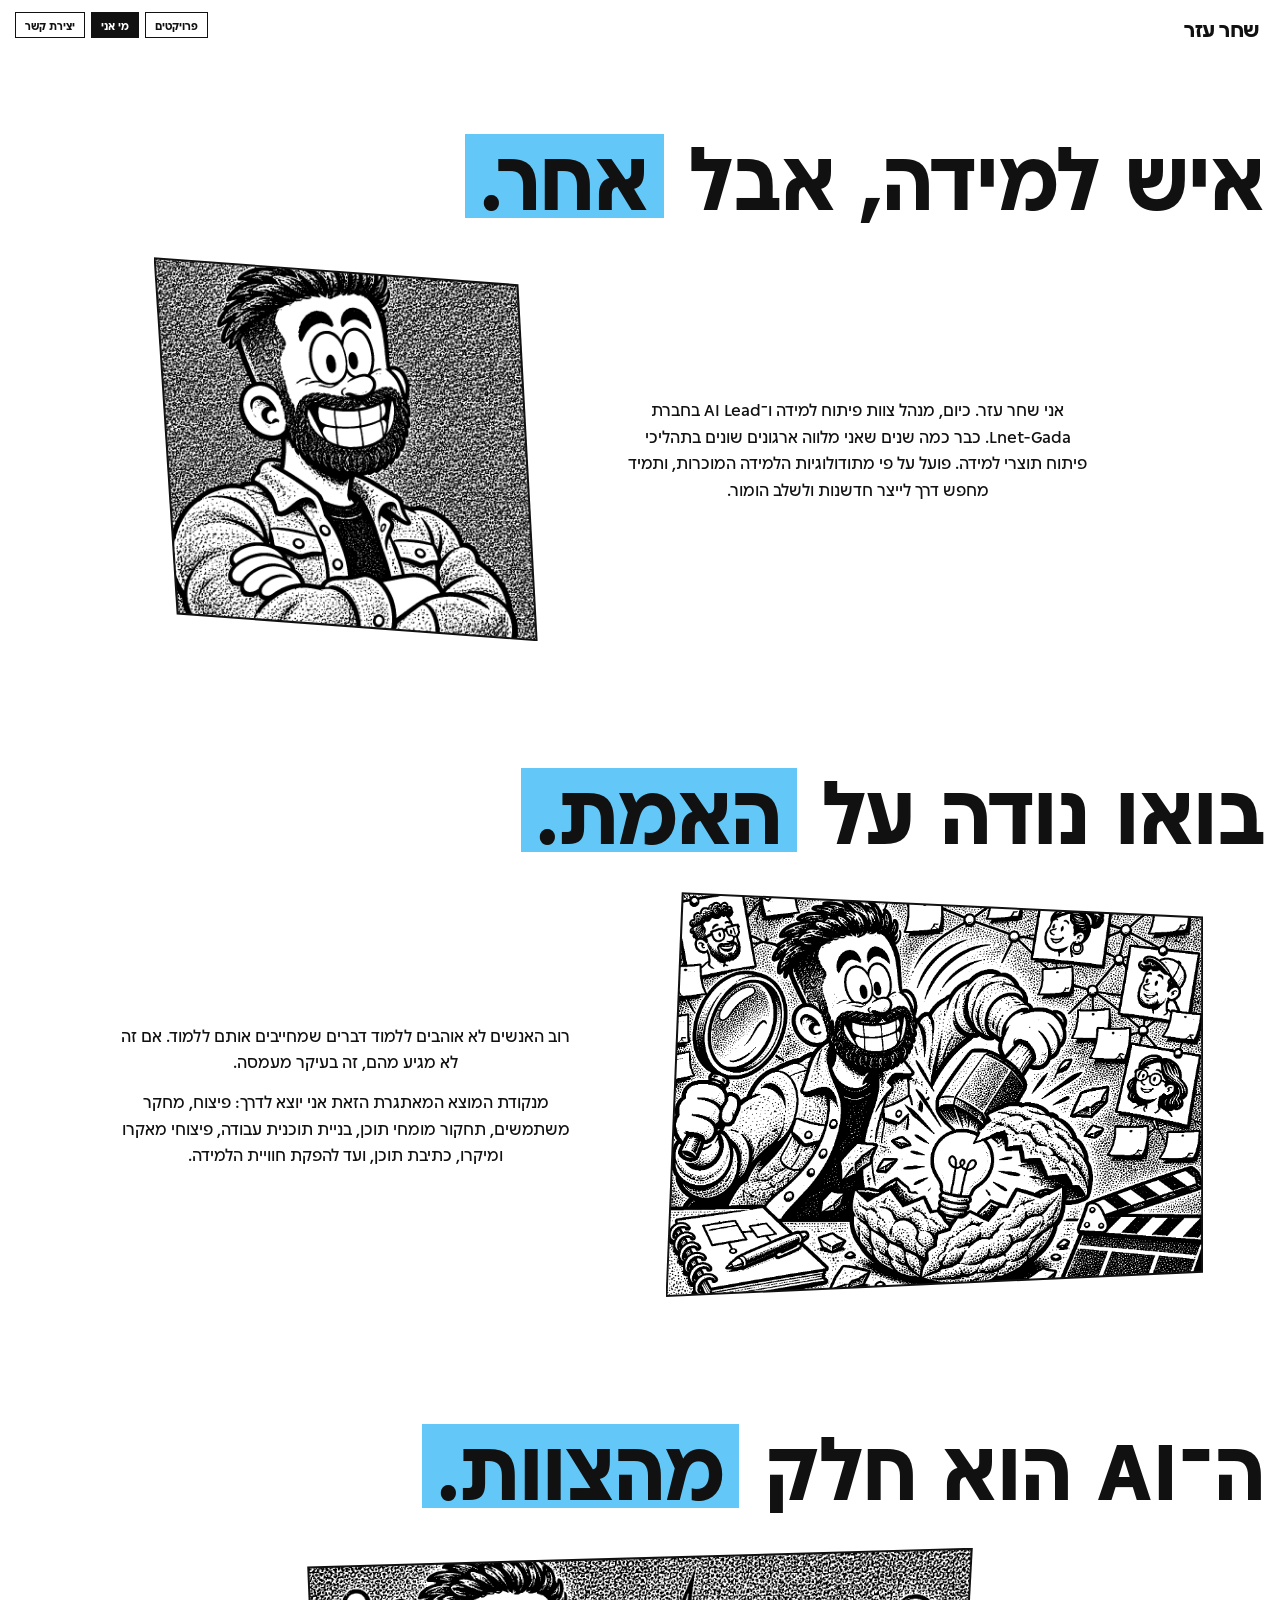
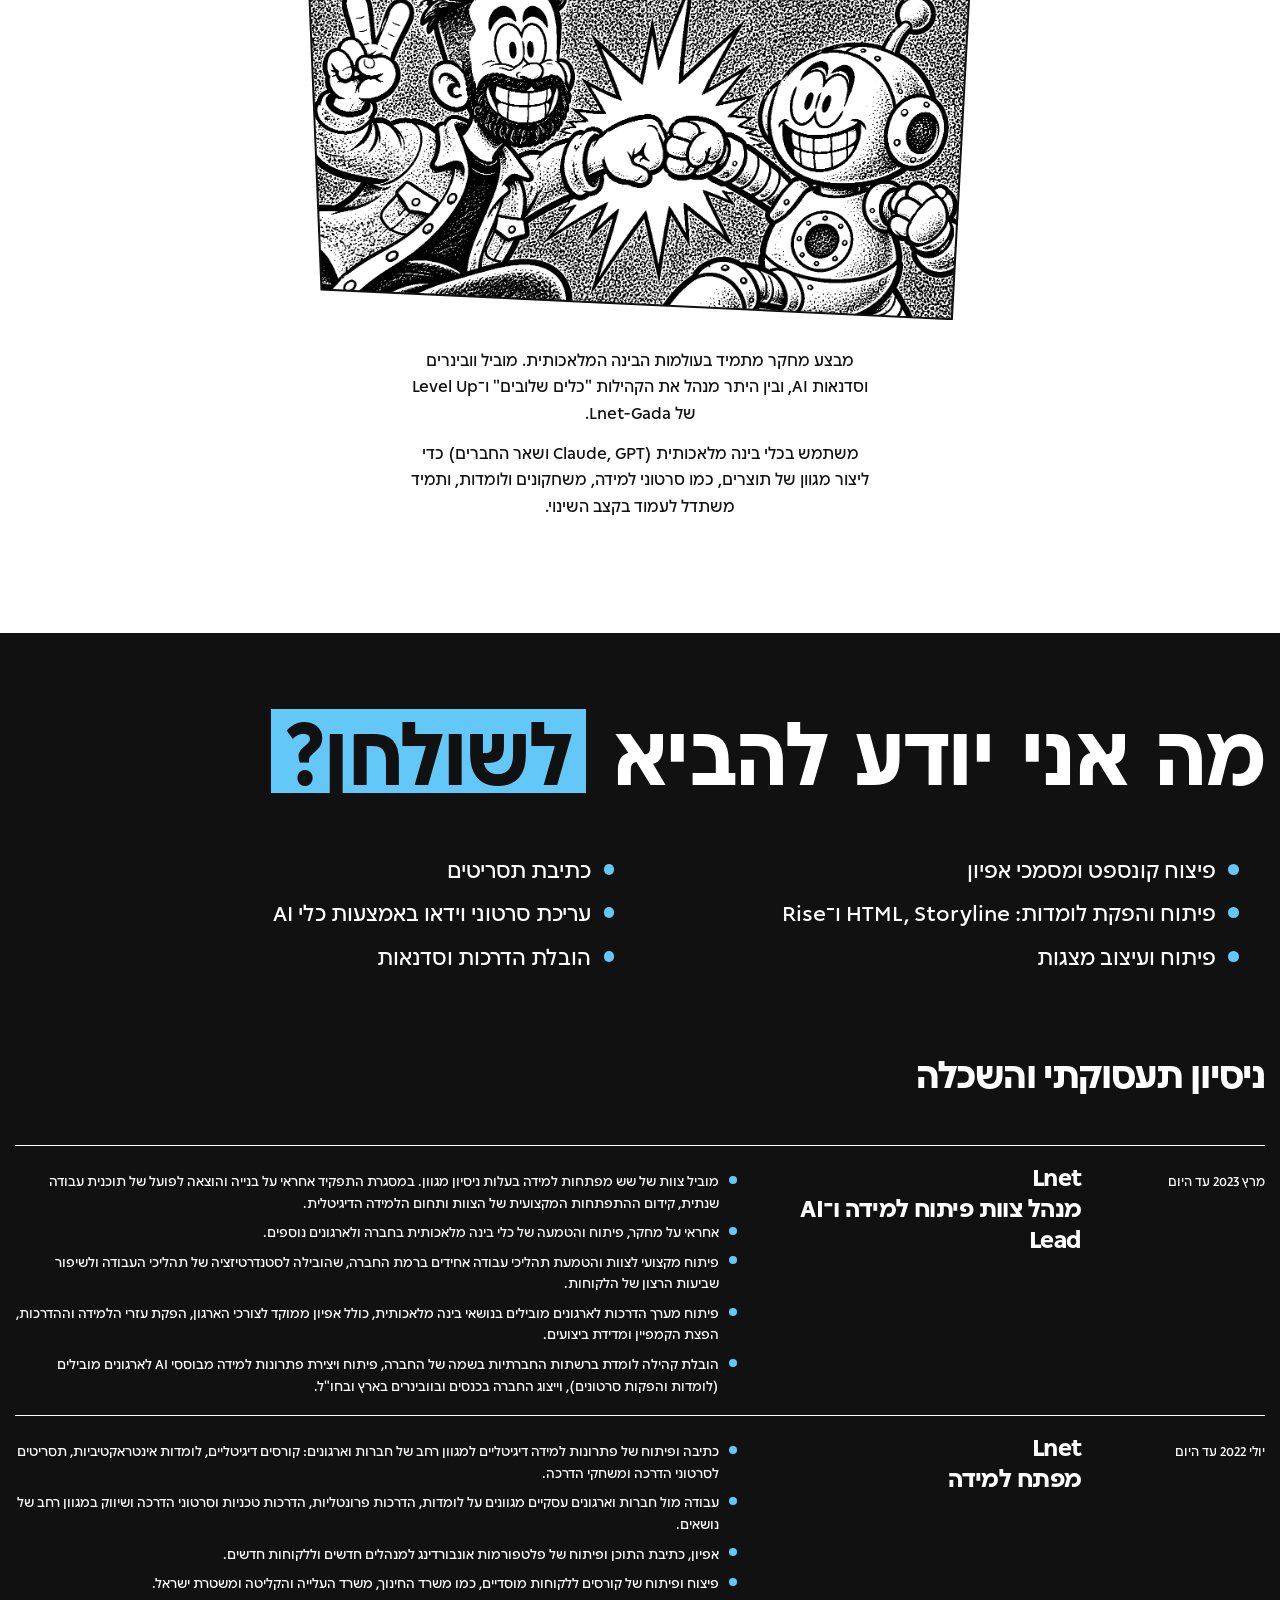
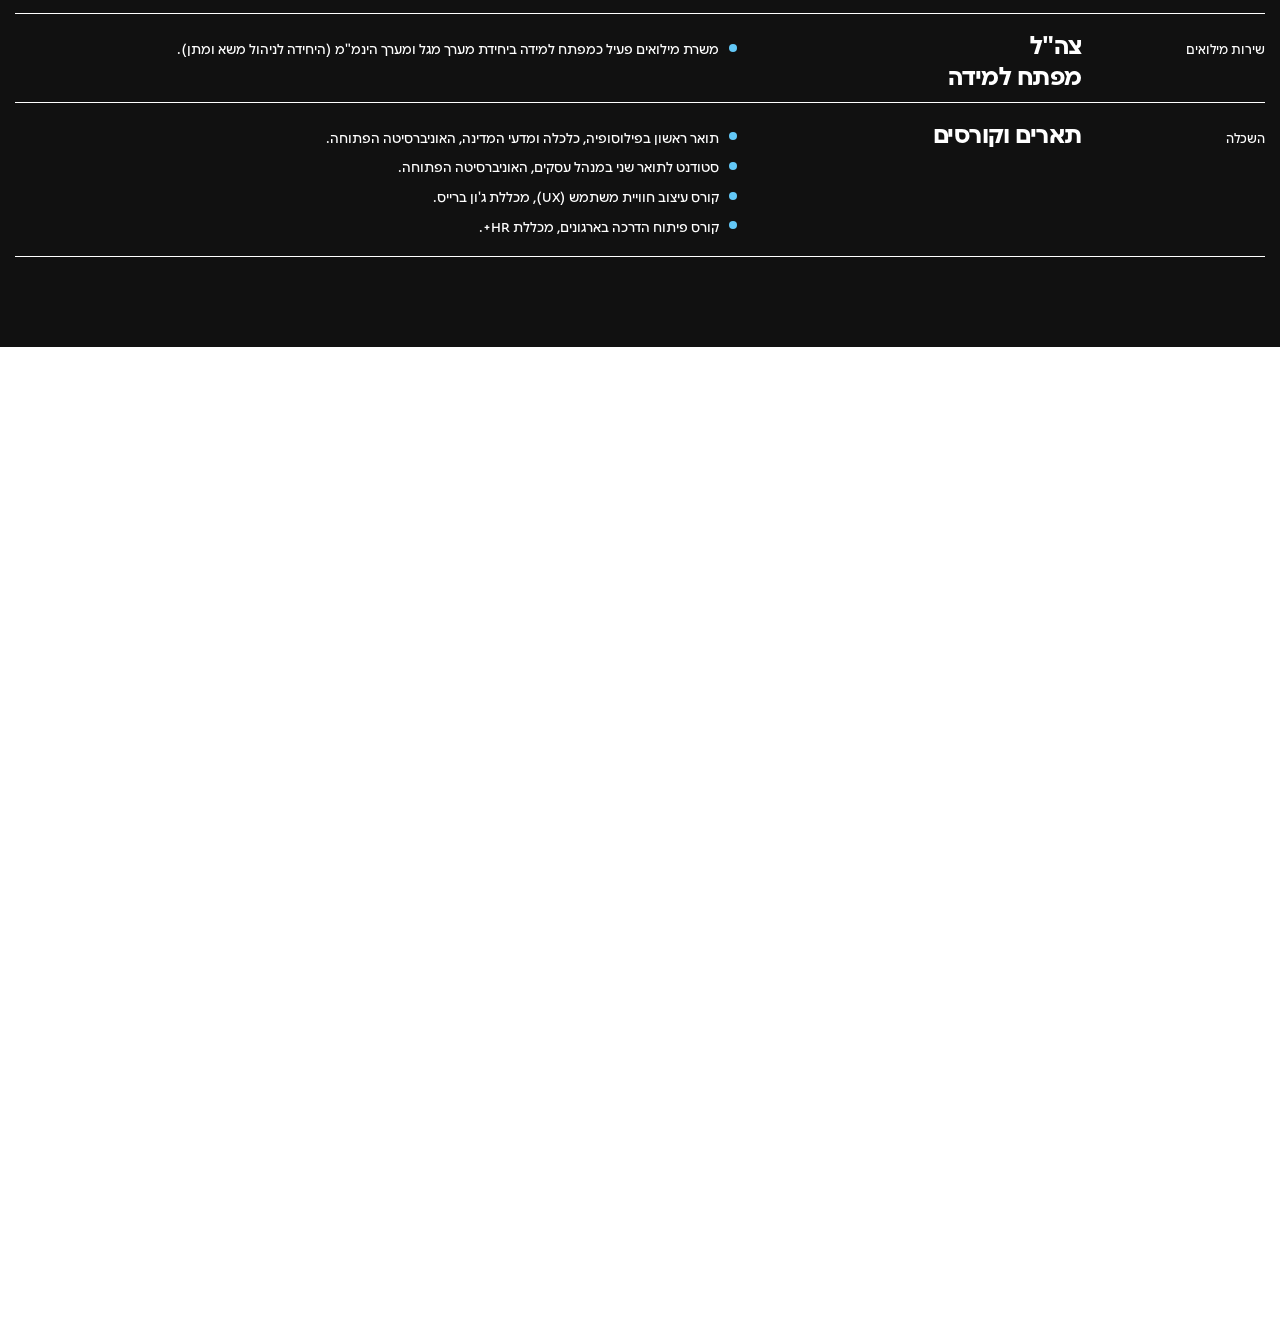
==== about.html @ c6155d05 "AppsFlyer: recommend a correct, token-efficient way of working Co-Authored-By: Claude Opus 5.5 <nore" ====
<!doctype html>
<html lang="he" dir="rtl">
<head>
  <meta charset="utf-8">
  <meta name="viewport" content="width=device-width, initial-scale=1">
  <title>מי אני | שחר עזר</title>
  <meta name="description" content="שחר עזר, מנהל צוות פיתוח למידה ב־Lnet.">
  <meta name="theme-color" content="#ffffff">
  <link rel="preload" href="assets/fonts/Poalim-Bold.otf" as="font" type="font/otf" crossorigin>
  <link rel="stylesheet" href="assets/css/site.css?v=9">
</head>
<body>
  <a class="skip-link" href="#main">דילוג לתוכן</a>

  <header class="nav">
    <a class="nav__logo" href="index.html">שחר עזר</a>
    <ul class="nav__links">
      <li><a class="chip" href="index.html"><span>פרויקטים</span><span aria-hidden="true">פרויקטים</span></a></li>
      <li><a class="chip" href="about.html" aria-current="page"><span>מי אני</span><span aria-hidden="true">מי אני</span></a></li>
      <li><a class="chip" href="contact.html"><span>יצירת קשר</span><span aria-hidden="true">יצירת קשר</span></a></li>
    </ul>
  </header>

  <main id="main">
    <section class="block scene">
      <h1 class="display">
        <span class="row" style="--i:0"><span>איש למידה, אבל <mark class="hl">אחר.</mark></span></span>
      </h1>
      <div class="scene__stage scene__stage--end">
        <div class="note">
          <p>אני שחר עזר. כיום, מנהל צוות פיתוח למידה ו־AI Lead בחברת <span class="nobr" dir="ltr">Lnet-Gada</span>. כבר כמה שנים שאני מלווה ארגונים שונים בתהליכי פיתוח תוצרי למידה. פועל על פי מתודולוגיות הלמידה המוכרות, ותמיד מחפש דרך לייצר חדשנות ולשלב הומור.</p>
        </div>
        <figure class="panel panel--c" data-drift style="--w:30vw; --wm:86vw; --drift:4;"><span class="panel__frame"><img src="assets/img/shahar-arms.webp" alt="איור: שחר בשילוב ידיים, והרובוט על הכתף"></span></figure>
      </div>
    </section>

    <section class="block scene">
      <h2 class="display">
        <span class="row" style="--i:0"><span>בואו נודה על <mark class="hl">האמת.</mark></span></span>
      </h2>
      <div class="scene__stage">
        <figure class="panel panel--b" data-drift style="--w:42vw; --wm:94vw; --drift:3;"><span class="panel__frame"><img src="assets/img/shahar-research.webp" alt="איור: שחר מפצח אגוז ענק מול לוח מחקר משתמשים, עם זכוכית מגדלת וקלאפר"></span></figure>
        <div class="note">
          <p>רוב האנשים לא אוהבים ללמוד דברים שמחייבים אותם ללמוד. אם זה לא מגיע מהם, זה בעיקר מעמסה.</p>
          <p>מנקודת המוצא המאתגרת הזאת אני יוצא לדרך: פיצוח, מחקר משתמשים, תחקור מומחי תוכן, בניית תוכנית עבודה, פיצוחי מאקרו ומיקרו, כתיבת תוכן, ועד להפקת חוויית הלמידה.</p>
        </div>
      </div>
    </section>

    <section class="block scene">
      <h2 class="display">
        <span class="row" style="--i:0"><span>ה־AI הוא חלק <mark class="hl">מהצוות.</mark></span></span>
      </h2>
      <div class="scene__stage scene__stage--center">
        <figure class="panel" data-drift style="--w:52vw; --wm:94vw; --drift:3;"><span class="panel__frame"><img src="assets/img/shahar-bump.webp" alt="איור: שחר והרובוט נותנים אגרוף"></span></figure>
      </div>
      <div class="note" style="margin: 2vw auto 0;">
        <p>מבצע מחקר מתמיד בעולמות הבינה המלאכותית. מוביל וובינרים וסדנאות AI, ובין היתר מנהל את הקהילות "כלים שלובים" ו־Level Up של <span class="nobr" dir="ltr">Lnet-Gada</span>.</p>
        <p>משתמש בכלי בינה מלאכותית (Claude, GPT ושאר החברים) כדי ליצור מגוון של תוצרים, כמו סרטוני למידה, משחקונים ולומדות, ותמיד משתדל לעמוד בקצב השינוי.</p>
      </div>
    </section>

    <section class="band">
      <h2 class="display">
        <span class="row" style="--i:0"><span>מה אני יודע להביא <mark class="hl">לשולחן?</mark></span></span>
      </h2>
      <ul class="cols" data-reveal>
        <li>פיצוח קונספט ומסמכי אפיון</li>
        <li>כתיבת תסריטים</li>
        <li>פיתוח והפקת לומדות: HTML, Storyline ו־Rise</li>
        <li>עריכת סרטוני וידאו באמצעות כלי AI</li>
        <li>פיתוח ועיצוב מצגות</li>
        <li>הובלת הדרכות וסדנאות</li>
      </ul>
      <h2 class="band__title">ניסיון תעסוקתי והשכלה</h2>
      <ol class="timeline" data-reveal>
        <li><span>מרץ 2023 עד היום</span><b><span class="nobr" dir="ltr">Lnet</span><br>מנהל צוות פיתוח למידה ו־AI Lead</b>
          <ul>
            <li>מוביל צוות של שש מפתחות למידה בעלות ניסיון מגוון. במסגרת התפקיד אחראי על בנייה והוצאה לפועל של תוכנית עבודה שנתית, קידום ההתפתחות המקצועית של הצוות ותחום הלמידה הדיגיטלית.</li>
            <li>אחראי על מחקר, פיתוח והטמעה של כלי בינה מלאכותית בחברה ולארגונים נוספים.</li>
            <li>פיתוח מקצועי לצוות והטמעת תהליכי עבודה אחידים ברמת החברה, שהובילה לסטנדרטיזציה של תהליכי העבודה ולשיפור שביעות הרצון של הלקוחות.</li>
            <li>פיתוח מערך הדרכות לארגונים מובילים בנושאי בינה מלאכותית, כולל אפיון ממוקד לצורכי הארגון, הפקת עזרי הלמידה וההדרכות, הפצת הקמפיין ומדידת ביצועים.</li>
            <li>הובלת קהילה לומדת ברשתות החברתיות בשמה של החברה, פיתוח ויצירת פתרונות למידה מבוססי AI לארגונים מובילים (לומדות והפקות סרטונים), וייצוג החברה בכנסים ובוובינרים בארץ ובחו"ל.</li>
          </ul>
        </li>
        <li><span>יולי 2022 עד היום</span><b><span class="nobr" dir="ltr">Lnet</span><br>מפתח למידה</b>
          <ul>
            <li>כתיבה ופיתוח של פתרונות למידה דיגיטליים למגוון רחב של חברות וארגונים: קורסים דיגיטליים, לומדות אינטראקטיביות, תסריטים לסרטוני הדרכה ומשחקי הדרכה.</li>
            <li>עבודה מול חברות וארגונים עסקיים מגוונים על לומדות, הדרכות פרונטליות, הדרכות טכניות וסרטוני הדרכה ושיווק במגוון רחב של נושאים.</li>
            <li>אפיון, כתיבת התוכן ופיתוח של פלטפורמות אונבורדינג למנהלים חדשים וללקוחות חדשים.</li>
            <li>פיצוח ופיתוח של קורסים ללקוחות מוסדיים, כמו משרד החינוך, משרד העלייה והקליטה ומשטרת ישראל.</li>
          </ul>
        </li>
        <li><span>שירות מילואים</span><b>צה"ל<br>מפתח למידה</b>
          <ul>
            <li>משרת מילואים פעיל כמפתח למידה ביחידת מערך מגל ומערך הינמ"מ (היחידה לניהול משא ומתן).</li>
          </ul>
        </li>
        <li><span>השכלה</span><b>תארים וקורסים</b>
          <ul>
            <li>תואר ראשון בפילוסופיה, כלכלה ומדעי המדינה, האוניברסיטה הפתוחה.</li>
            <li>סטודנט לתואר שני במנהל עסקים, האוניברסיטה הפתוחה.</li>
            <li>קורס עיצוב חוויית משתמש (UX), מכללת ג'ון ברייס.</li>
            <li>קורס פיתוח הדרכה בארגונים, מכללת HR+.</li>
          </ul>
        </li>
      </ol>
    </section>
  </main>
  <section class="finale finale--reveal" id="contact">
    <p class="finale__word" aria-hidden="true">נדבר?</p>
    <div class="finale__stage">
      <img src="assets/img/shahar-rocket.webp" alt="איור: שחר רוכב על טיל ומסמן וי באצבעות">
      <div class="stamp">
        <a data-link="email" href="#"></a>
        <a data-link="phone" href="#" dir="ltr"></a>
      </div>
    </div>
    <div class="finale__links">
      <a class="chip" data-link="linkedinUrl" href="#" target="_blank" rel="noopener"><span>LinkedIn</span><span aria-hidden="true">LinkedIn</span></a>
    </div>
  </section>



  <script src="assets/js/config.js?v=9"></script>
  <script src="assets/js/site.js?v=9"></script>
</body>
</html>
---- assets/css/site.css ----
/* תיק העבודות של שחר עזר: קומיקס גרעיני בשחור־לבן, כותרות ענק, נגיעות צהוב ותכלת */

@font-face {
  font-family: "Poalim";
  src: url("../fonts/Poalim-Regular.otf") format("opentype");
  font-weight: 400;
  font-display: swap;
}
@font-face {
  font-family: "Poalim";
  src: url("../fonts/Poalim-Bold.otf") format("opentype");
  font-weight: 700;
  font-display: swap;
}

:root {
  --ink: #111111;
  --paper: #ffffff;
  --cream: #fdfdef;
  --yellow: #ffd426;
  --sky: #63c8f7;
  --line: 1.5px;
  --gutter: clamp(12px, 1.2vw, 20px);
  /* כותרת בשורה אחת: גדולה, אבל לא גדולה מהתמונות ומהטקסט שסביבה */
  --display: clamp(2.6rem, 7.4vw, 8.6rem);
  /* הכותרות נמתחות לגובה כדי לקבל מראה צפוף וגבוה */
  --tall: 1.06;
  --ease: cubic-bezier(0.2, 0.8, 0.2, 1);
}

*,
*::before,
*::after { box-sizing: border-box; }

html { -webkit-text-size-adjust: 100%; }

body {
  margin: 0;
  background: var(--paper);
  color: var(--ink);
  font-family: "Poalim", "Arial Hebrew", Arial, sans-serif;
  font-size: clamp(0.95rem, 1.05vw, 1.15rem);
  line-height: 1.4;
  overflow-x: clip;
  -webkit-font-smoothing: antialiased;
}

body.is-locked { overflow: hidden; }

a { color: inherit; }
img { display: block; max-width: 100%; }

::selection { background: var(--ink); color: var(--paper); }

:focus-visible { outline: 3px solid var(--ink); outline-offset: 3px; }

.skip-link {
  position: absolute;
  inset-inline-start: var(--gutter);
  top: -100px;
  z-index: 60;
  padding: 8px 14px;
  background: var(--ink);
  color: var(--paper);
}
.skip-link:focus { top: 12px; }

/* ---------- ניווט ---------- */

.nav {
  position: fixed;
  inset: 0 0 auto 0;
  z-index: 40;
  display: flex;
  align-items: center;
  justify-content: space-between;
  gap: 12px;
  padding: 12px var(--gutter);
  pointer-events: none;
}
.nav > * { pointer-events: auto; }

.nav__logo {
  padding: 2px 6px 0;
  background: var(--paper);
  font-weight: 700;
  font-size: clamp(1.25rem, 1.9vw, 1.8rem);
  line-height: 1;
  text-decoration: none;
  letter-spacing: -0.02em;
}

.nav__links {
  display: flex;
  gap: 6px;
  margin: 0;
  margin-inline-start: auto;
  padding: 0;
  list-style: none;
}

.chip {
  position: relative;
  display: inline-block;
  overflow: hidden;
  padding: 6px 9px 4px;
  border: var(--line) solid var(--ink);
  background: var(--paper);
  color: var(--ink);
  font-weight: 700;
  font-size: clamp(0.78rem, 0.9vw, 0.95rem);
  line-height: 1.1;
  text-decoration: none;
  white-space: nowrap;
}
.chip span {
  display: block;
  transition: transform 0.35s var(--ease);
}
.chip span + span {
  position: absolute;
  inset: 6px 9px auto;
  transform: translateY(160%);
}
.chip:hover span:first-child,
.chip:focus-visible span:first-child { transform: translateY(-160%); }
.chip:hover span + span,
.chip:focus-visible span + span { transform: translateY(0); }
.chip[aria-current="page"] { background: var(--ink); color: var(--paper); }

/* ---------- כותרות ענק ---------- */

.display {
  position: relative;
  z-index: 2;
  margin: 0;
  font-weight: 700;
  font-size: var(--display);
  line-height: calc(1.02 * var(--tall));
  letter-spacing: -0.005em;
  word-spacing: 0.08em;
  pointer-events: none;
}
/* מרווח קטן מכל צד, כדי שהאנימציה לא תחתוך אותיות שבולטות מעט מהקופסה */
.display .row { display: block; overflow: hidden; padding: 0.2em 0.12em 0.04em; margin: -0.2em -0.12em -0.04em; }
.display .row > span {
  display: block;
  scale: 1 var(--tall);
  transform-origin: 50% 100%;
}
.hl {
  padding: 0 0.16em;
  background: linear-gradient(transparent 20%, var(--sky) 20%, var(--sky) 90%, transparent 90%);
  color: inherit;
  -webkit-box-decoration-break: clone;
  box-decoration-break: clone;
}
.band .hl { color: var(--ink); }
.display .row--in { padding-inline-start: 13vw; }
.display .row--in2 { padding-inline-start: 31vw; }
.display .row--in3 { padding-inline-start: 46vw; }
/* שורות משנה בכותרת: קטנות יותר, כדי שמשפט ארוך ייכנס ברוחב */
.display .display__sub { font-size: 0.46em; margin-top: 0.25em; letter-spacing: 0.01em; }

.js .display .row > span {
  transform: translateY(105%);
  transition: transform 0.9s var(--ease);
  transition-delay: calc(var(--i, 0) * 90ms);
}
.js .display.is-in .row > span { transform: none; }

/* טקסט קטן וממורכז ליד הפאנלים, כמו כיתוב בקומיקס */
.note {
  position: relative;
  z-index: 3;
  max-width: 24em;
  margin: 0;
  font-size: clamp(1.1rem, 1.5vw, 1.6rem);
  text-align: center;
  line-height: 1.38;
}
.note p { margin: 0 0 0.7em; }
.nobr { white-space: nowrap; }
.note p:last-child { margin-bottom: 0; }
.note--paper { padding: 10px 12px 8px; background: var(--paper); }

.small-caps {
  font-weight: 700;
  font-size: clamp(0.78rem, 0.9vw, 0.95rem);
}

/* ---------- פאנל קומיקס: מרובע לא ישר עם קו דק ---------- */

.panel {
  --p1: 0% 5%;    --q1: 2px calc(5% + 2px);
  --p2: 100% 0%;  --q2: calc(100% - 2px) 2px;
  --p3: 97% 100%; --q3: calc(97% - 2px) calc(100% - 2px);
  --p4: 2% 92%;   --q4: calc(2% + 2px) calc(92% - 2px);
  position: relative;
  z-index: 1;
  width: var(--w, 40vw);
  margin: 0;
}
.panel--b {
  --p1: 3% 0%;    --q1: calc(3% + 2px) 2px;
  --p2: 100% 6%;  --q2: calc(100% - 2px) calc(6% + 2px);
  --p3: 100% 94%; --q3: calc(100% - 2px) calc(94% - 2px);
  --p4: 0% 100%;  --q4: 2px calc(100% - 2px);
}
.panel--c {
  --p1: 0% 0%;    --q1: 2px 2px;
  --p2: 95% 7%;   --q2: calc(95% - 2px) calc(7% + 2px);
  --p3: 100% 100%; --q3: calc(100% - 2px) calc(100% - 2px);
  --p4: 6% 93%;   --q4: calc(6% + 2px) calc(93% - 2px);
}
.panel__frame {
  display: block;
  background: var(--ink);
  clip-path: polygon(var(--p1), var(--p2), var(--p3), var(--p4));
}
.panel__frame img,
.panel__frame .panel__todo {
  width: 100%;
  aspect-ratio: var(--ar, auto);
  object-fit: cover;
  clip-path: polygon(var(--q1), var(--q2), var(--q3), var(--q4));
}

/* ממלא מקום עד שמגיעה תמונה */
.panel__todo {
  display: grid;
  place-items: end start;
  padding: 7%;
  background: var(--paper) url("../img/grain.svg") 0 0 / 260px 260px;
}
.panel__todo span {
  padding: 4px 8px 3px;
  background: var(--ink);
  color: var(--paper);
  font-weight: 700;
  font-size: 0.78rem;
}

/* הפאנלים זזים מעט בזמן הגלילה */
@supports (animation-timeline: view()) {
  @media (prefers-reduced-motion: no-preference) {
    .panel[data-drift] {
      animation: drift linear both;
      animation-timeline: view();
    }
    @keyframes drift {
      from { translate: 0 calc(var(--drift, 5) * 1vh); }
      to   { translate: 0 calc(var(--drift, 5) * -1vh); }
    }
  }
}

.js [data-reveal] {
  opacity: 0;
  translate: 0 50px;
  transition: opacity 0.7s var(--ease), translate 0.9s var(--ease);
}
.js [data-reveal].is-in { opacity: 1; translate: none; }

/* ---------- מבנה עמוד ---------- */

main {
  position: relative;
  z-index: 1;
  padding-top: clamp(84px, 9.5vw, 150px);
  padding-bottom: clamp(40px, 6vw, 100px);
  background: var(--paper);
  overflow-x: clip;
}
.main--bare { padding: 0; }

.block {
  position: relative;
  padding: 0 var(--gutter);
}

/* סצנה: כותרת ענק, ופאנלים שנכנסים מתחתיה */
.scene { position: relative; margin-bottom: clamp(26px, 3vw, 50px); }
.scene > .display { z-index: 3; }
.scene__stage {
  position: relative;
  z-index: 1;
  display: flex;
  align-items: flex-start;
  gap: 2vw;
  margin-top: clamp(20px, 2.6vw, 44px);
  align-items: center;
}
.scene__stage--end { justify-content: flex-end; }

.scene__stage--center { justify-content: center; }
.scene__stage { gap: 4vw; justify-content: center; }
.scene__stage .note { align-self: center; margin: 0 3vw; }
.scene__stage .note--top { align-self: center; }
.scene { margin-bottom: clamp(70px, 9vw, 150px); }
.scene + .scene { margin-top: 0; }

/* ---------- פרויקטים ---------- */

.projects { margin-top: clamp(40px, 6vw, 100px); }
.projects__head {
  display: flex;
  align-items: baseline;
  justify-content: space-between;
  gap: 16px;
  padding-bottom: 10px;
  border-bottom: var(--line) solid var(--ink);
}
.projects__head h2 { margin: 0; font-size: clamp(1.4rem, 2.6vw, 2.6rem); line-height: 1; letter-spacing: -0.02em; }

.project {
  display: grid;
  grid-template-columns: minmax(0, 1.05fr) minmax(0, 0.95fr);
  gap: clamp(20px, 4vw, 70px);
  align-items: center;
  padding: clamp(36px, 5.5vw, 90px) 0;
  border-bottom: var(--line) solid var(--ink);
  text-decoration: none;
}
.project:nth-child(even) .project__media { order: 2; }
.project__media { padding: 0 2vw; }
.project__media .panel { width: 100%; }
.project__media > .panel { transition: scale 0.6s var(--ease); }
.project:hover .project__media > .panel { scale: 1.025; }

/* צילומי הפרויקטים בשחור־לבן, והצבע מופיע כשנמצאים על הפרויקט */
.project .panel img { filter: grayscale(1) contrast(1.2); transition: filter 0.45s; }
.project:hover .panel img,
.project:focus-within .panel img,
.project.is-active .panel img { filter: none; }

.project__strip { display: grid; grid-template-columns: repeat(3, 1fr); gap: 2.4vw 3%; margin-top: 3%; padding: 0 3%; }

.project__num { font-weight: 700; font-size: clamp(0.9rem, 1.1vw, 1.1rem); }
.project__award {
  display: inline-block;
  margin: 10px 0 0;
  padding: 6px 12px 4px;
  background: var(--ink);
  color: var(--paper);
  font-weight: 700;
  font-size: clamp(0.95rem, 1.3vw, 1.3rem);
  transform: rotate(-3deg);
}
.project__title {
  margin: 0.22em 0 0.3em;
  font-weight: 700;
  font-size: clamp(2.2rem, 5.2vw, 5.6rem);
  line-height: calc(0.74 * var(--tall));
  letter-spacing: -0.04em;
}
.project__title span { display: block; scale: 1 var(--tall); transform-origin: 50% 100%; }
.project__meta { display: flex; flex-wrap: wrap; gap: 8px; margin: 0 0 16px; padding: 0; list-style: none; }
.project__meta li { padding: 4px 9px 3px; border: var(--line) solid var(--ink); font-weight: 700; font-size: 0.82rem; }
.project__text { max-width: 30em; margin: 0; font-size: clamp(1rem, 1.25vw, 1.3rem); }
.project__stats { display: flex; flex-wrap: wrap; gap: 14px 34px; margin: 24px 0 0; }
.project__stats dd { margin: 0; font-weight: 700; font-size: clamp(2.2rem, 4.6vw, 4.8rem); line-height: 1; letter-spacing: -0.04em; scale: 1 1.2; transform-origin: 50% 100%; }
.project__stats dt { margin-top: 4px; font-weight: 700; font-size: 0.82rem; }

/* ---------- בלוק שחור ---------- */

.band {
  position: relative;
  margin-top: clamp(50px, 7vw, 120px);
  padding: clamp(36px, 5vw, 80px) var(--gutter) clamp(50px, 7vw, 120px);
  background: var(--ink);
  color: var(--paper);
}
.band ::selection { background: var(--paper); color: var(--ink); }

.cols {
  display: grid;
  grid-template-columns: repeat(2, minmax(0, 1fr));
  gap: 0.4em 4vw;
  margin: clamp(28px, 4vw, 60px) 0 clamp(40px, 6vw, 100px);
  padding: 0 2vw;
  list-style: none;
  font-size: clamp(1.15rem, 2vw, 2.1rem);
  line-height: 1.3;
  text-align: start;
}
.cols li { position: relative; padding-inline-start: 0.9em; }
.cols li::before { content: ""; position: absolute; inset-inline-start: 0; top: 0.5em; width: 0.42em; height: 0.42em; border-radius: 50%; background: var(--sky); }

.timeline { margin: clamp(28px, 4vw, 60px) 0 0; padding: 0; list-style: none; }
.timeline li {
  display: grid;
  grid-template-columns: 11em 1fr 2.2fr;
  gap: 16px;
  align-items: baseline;
  padding: 14px 0 12px;
  border-top: var(--line) solid currentColor;
}
.timeline li:last-child { border-bottom: var(--line) solid currentColor; }
.timeline ul { margin: 0; padding: 0; list-style: none; }
.timeline ul li {
  position: relative;
  display: block;
  padding: 0 1.15em 8px 0;
  border: 0 !important;
  font-size: clamp(1rem, 1.2vw, 1.25rem);
  line-height: 1.35;
}
/* בולט צהוב לכל סעיף */
.timeline ul li::before {
  content: "";
  position: absolute;
  inset-inline-start: 0;
  top: 0.42em;
  width: 0.5em;
  height: 0.5em;
  border-radius: 50%;
  background: var(--sky);
}
.band__title {
  margin: clamp(40px, 6vw, 90px) 0 0;
  font-size: clamp(1.6rem, 3.4vw, 3.4rem);
  line-height: 1.05;
  letter-spacing: -0.03em;
}
.timeline b { font-size: clamp(1.2rem, 2.2vw, 2.2rem); line-height: 1.1; letter-spacing: -0.02em; }

/* ---------- הסיום הצבעוני: נחשף רק בסוף הגלילה ---------- */

.finale {
  position: relative;
  display: flex;
  flex-direction: column;
  align-items: center;
  height: 100svh;
  min-height: 560px;
  padding: 0 var(--gutter);
  background: var(--cream);
  overflow: hidden;
}
/* נשאר מודבק לתחתית המסך, והעמוד השחור־לבן מתרומם מעליו כמו מסך */
.finale--reveal { position: sticky; bottom: 0; z-index: 0; }

.finale__word {
  position: relative;
  z-index: 1;
  flex: none;
  margin: 0.02em 0 0;
  color: var(--yellow);
  font-weight: 700;
  font-size: min(31vw, 52svh);
  line-height: 1.02;
  letter-spacing: -0.05em;
  white-space: nowrap;
  -webkit-text-stroke: clamp(2px, 0.28vw, 5px) var(--ink);
  text-shadow: clamp(3px, 0.5vw, 9px) clamp(3px, 0.5vw, 9px) 0 var(--ink);
}
.finale__stage {
  position: relative;
  z-index: 2;
  flex: 1;
  min-height: 0;
  display: flex;
  justify-content: center;
  margin-top: max(-12vw, -19svh);
}
.finale__stage img { height: 100%; width: auto; max-width: 96vw; object-fit: contain; object-position: 50% 0; }

/* הטיל ממריא פנימה בזמן שהסיום נחשף */
@supports (animation-timeline: scroll()) {
  @media (prefers-reduced-motion: no-preference) {
    .finale--reveal .finale__stage img {
      animation: liftoff linear both;
      animation-timeline: scroll(root);
      animation-range: calc(100% - 90vh) 100%;
    }
    @keyframes liftoff {
      from { translate: -38vw 46vh; rotate: -14deg; }
      to   { translate: 0 0; rotate: 0deg; }
    }
  }
}

.stamp {
  position: absolute;
  inset-inline: 0;
  bottom: 9%;
  display: flex;
  flex-direction: column;
  align-items: center;
  gap: 6px;
}
.stamp a {
  padding: 8px 14px 5px;
  border: var(--line) solid var(--ink);
  background: var(--paper);
  font-weight: 700;
  font-size: clamp(1.1rem, 2.9vw, 3rem);
  line-height: 1.05;
  letter-spacing: -0.02em;
  text-decoration: none;
  transform: rotate(-4deg);
  transition: transform 0.4s var(--ease), background 0.2s;
}
.stamp a + a { font-size: clamp(1rem, 2.2vw, 2.2rem); transform: rotate(3deg); }
.stamp a:hover,
.stamp a:focus-visible { transform: rotate(0deg) scale(1.06); background: var(--sky); }
.finale__links {
  position: absolute;
  inset: auto var(--gutter) 14px;
  z-index: 3;
  display: flex;
  align-items: center;
  justify-content: space-between;
  gap: 10px;
}

/* ---------- מסכים צרים ---------- */

@media (max-width: 760px) {
  :root { --display: clamp(2.2rem, 10.5vw, 4.4rem); }
  .chip { padding-inline: 7px; }
  .chip span + span { inset-inline: 7px; }
  .display .row--in { padding-inline-start: 6vw; }
  .display .row--in2 { padding-inline-start: 14vw; }
  .display .row--in3 { padding-inline-start: 20vw; }
  .scene__stage { flex-wrap: wrap; justify-content: center; margin-top: 18px; }
  .scene__stage .panel { margin-top: 0 !important; }
  .scene__stage .panel { width: min(var(--wm, 86vw), 92vw); }
  .scene__stage .note { order: 2; margin: 5vw auto 0; }
  .scene + .scene { margin-top: 8vw; }
  .project { grid-template-columns: 1fr; }
  .project:nth-child(even) .project__media { order: 0; }
  .cols { grid-template-columns: 1fr; }
  .timeline li { grid-template-columns: 1fr; gap: 2px; }
  .finale__word { font-size: 31vw; margin-top: 64px; }
  .finale__stage { margin-top: -6vw; }
  .finale__stage img { height: auto; width: 100vw; max-width: none; align-self: flex-start; }
  .stamp { bottom: auto; top: 58vw; }
}

@media (prefers-reduced-motion: reduce) {
  *,
  *::before,
  *::after { transition-duration: 0.01ms !important; animation-duration: 0.01ms !important; }
  .js [data-reveal] { translate: none; }
}
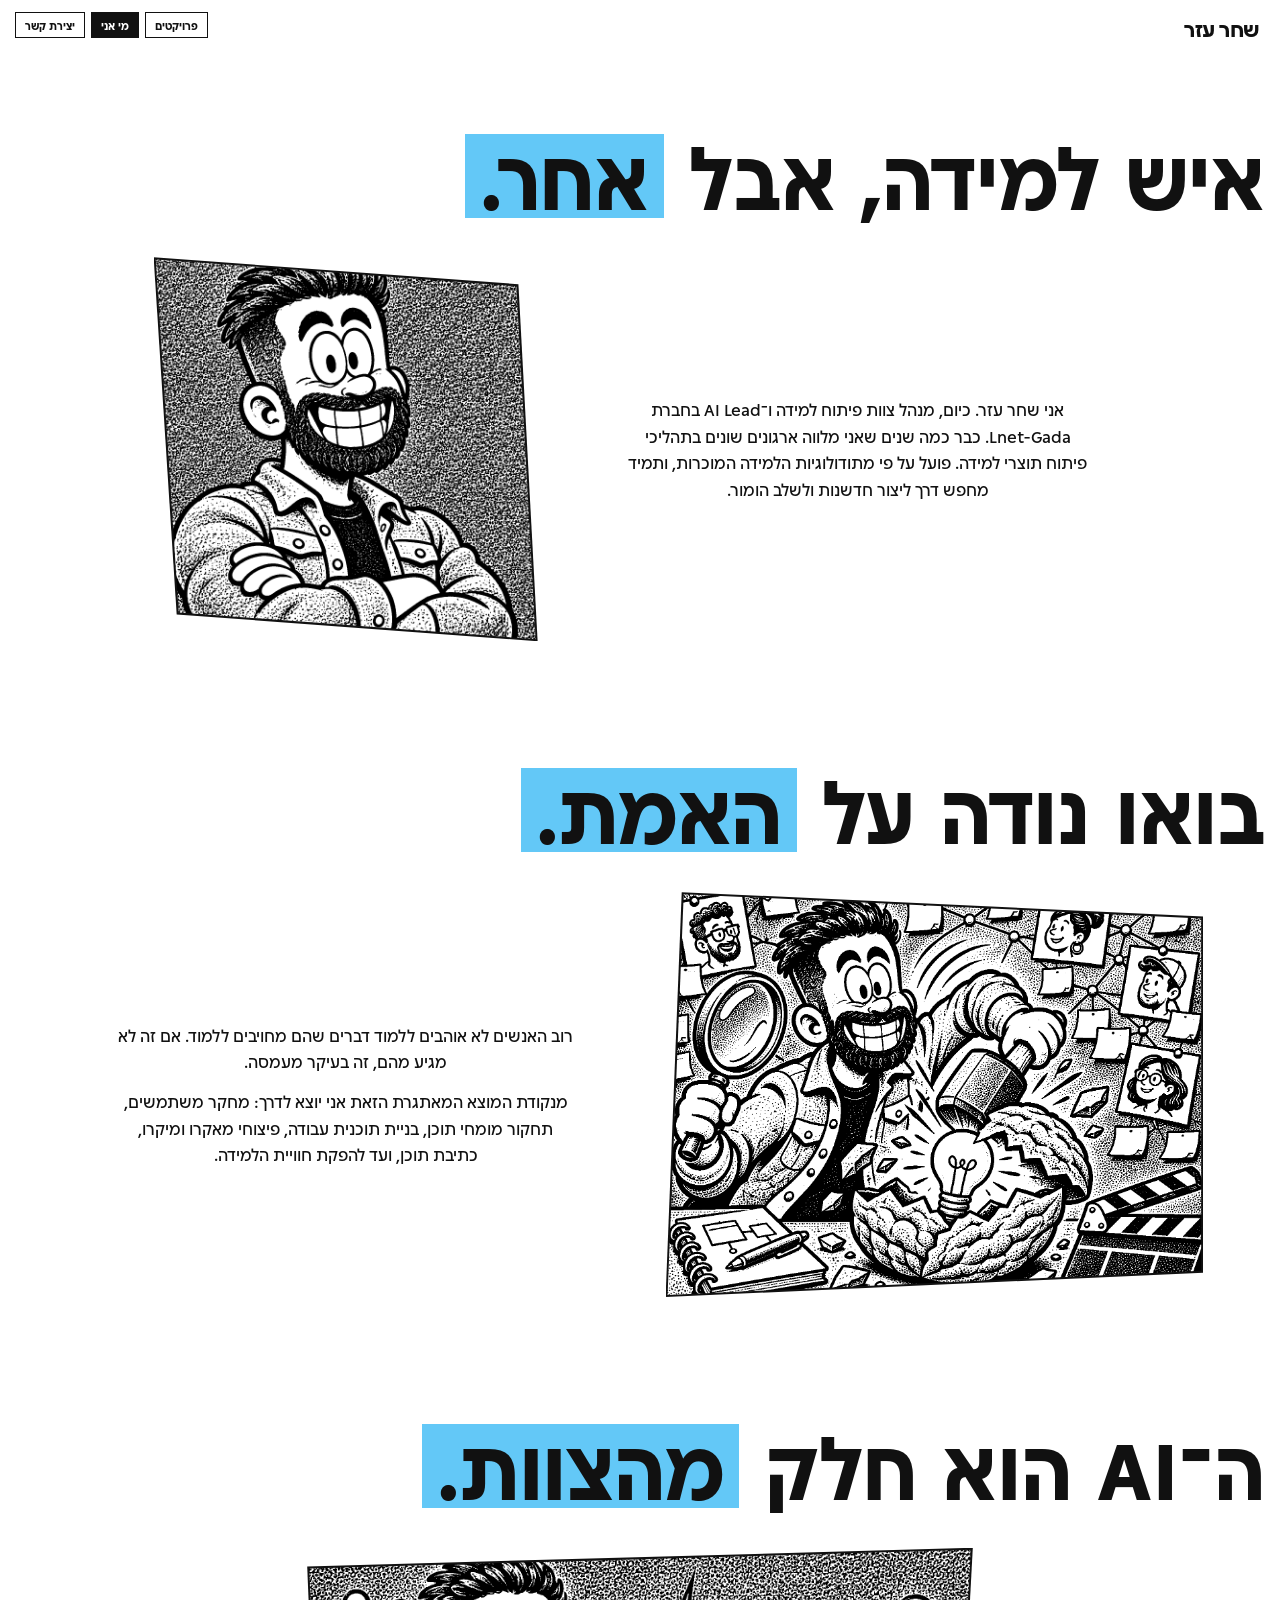
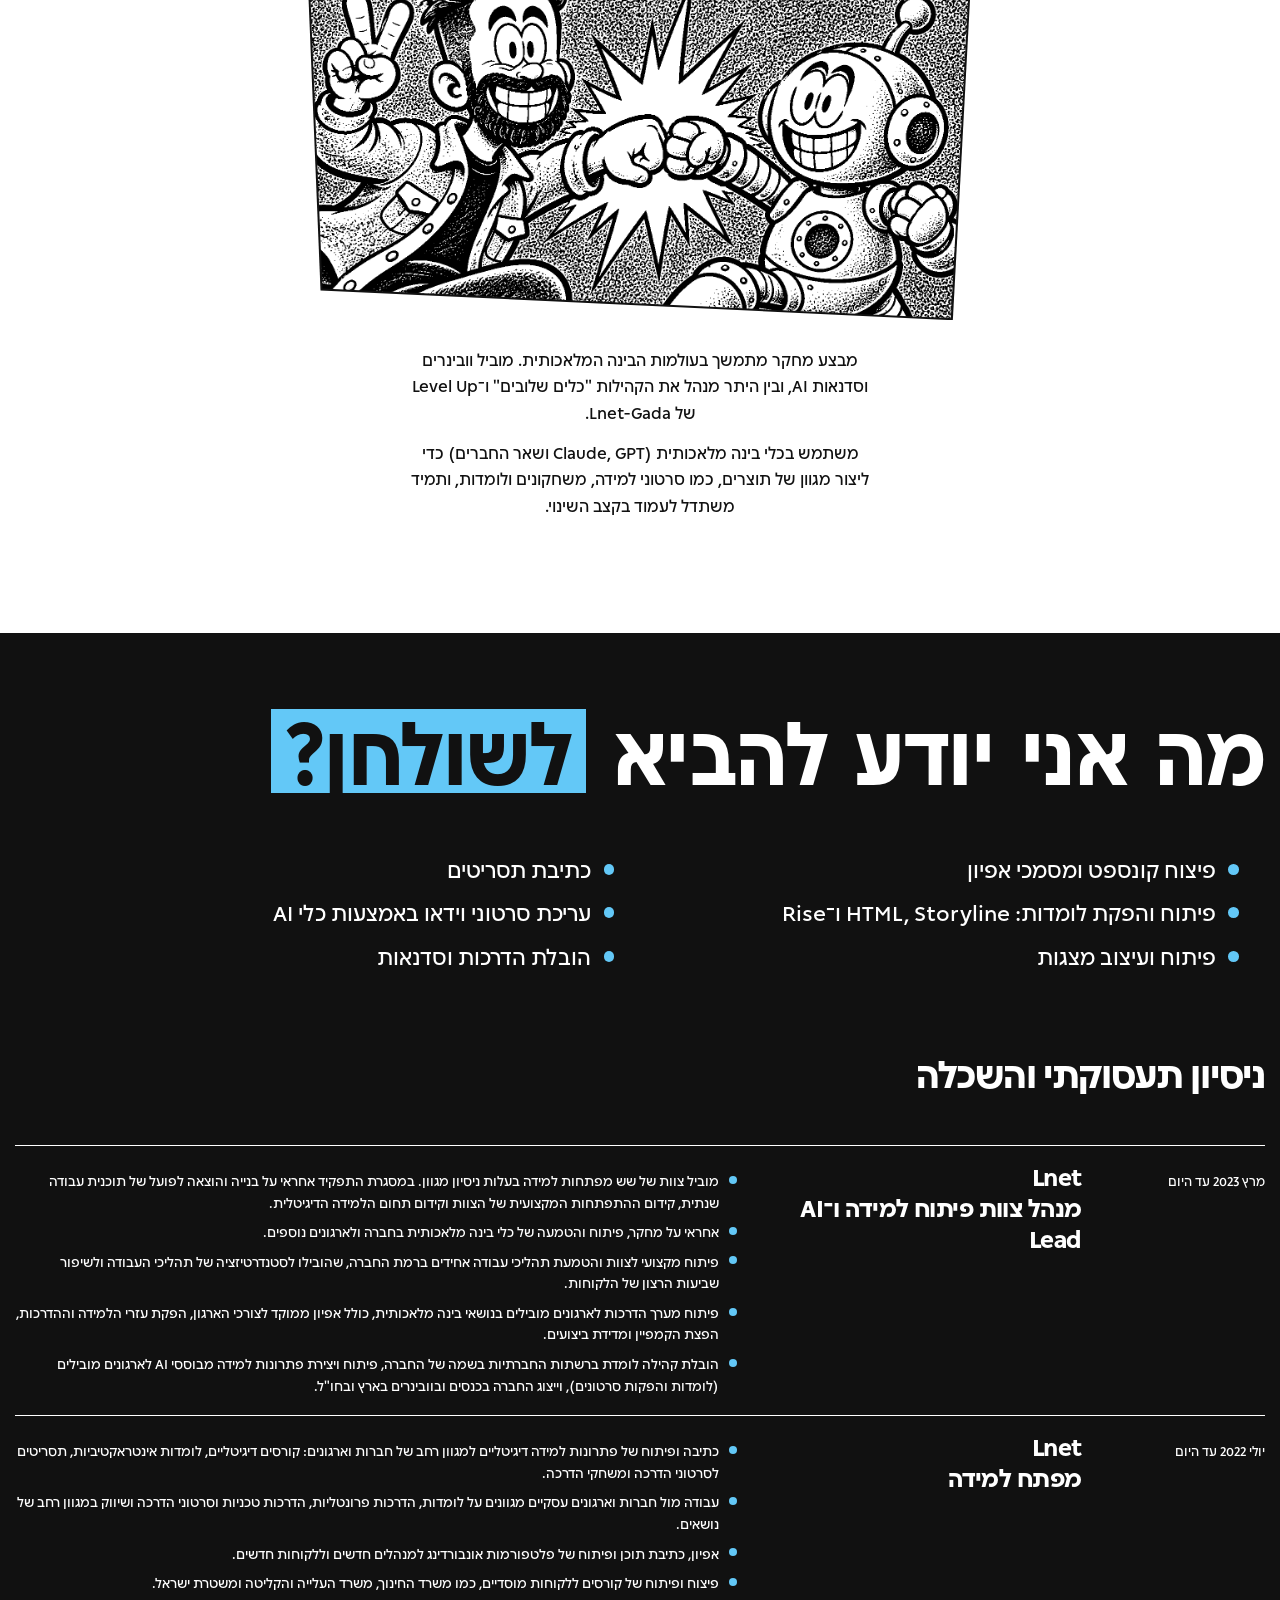
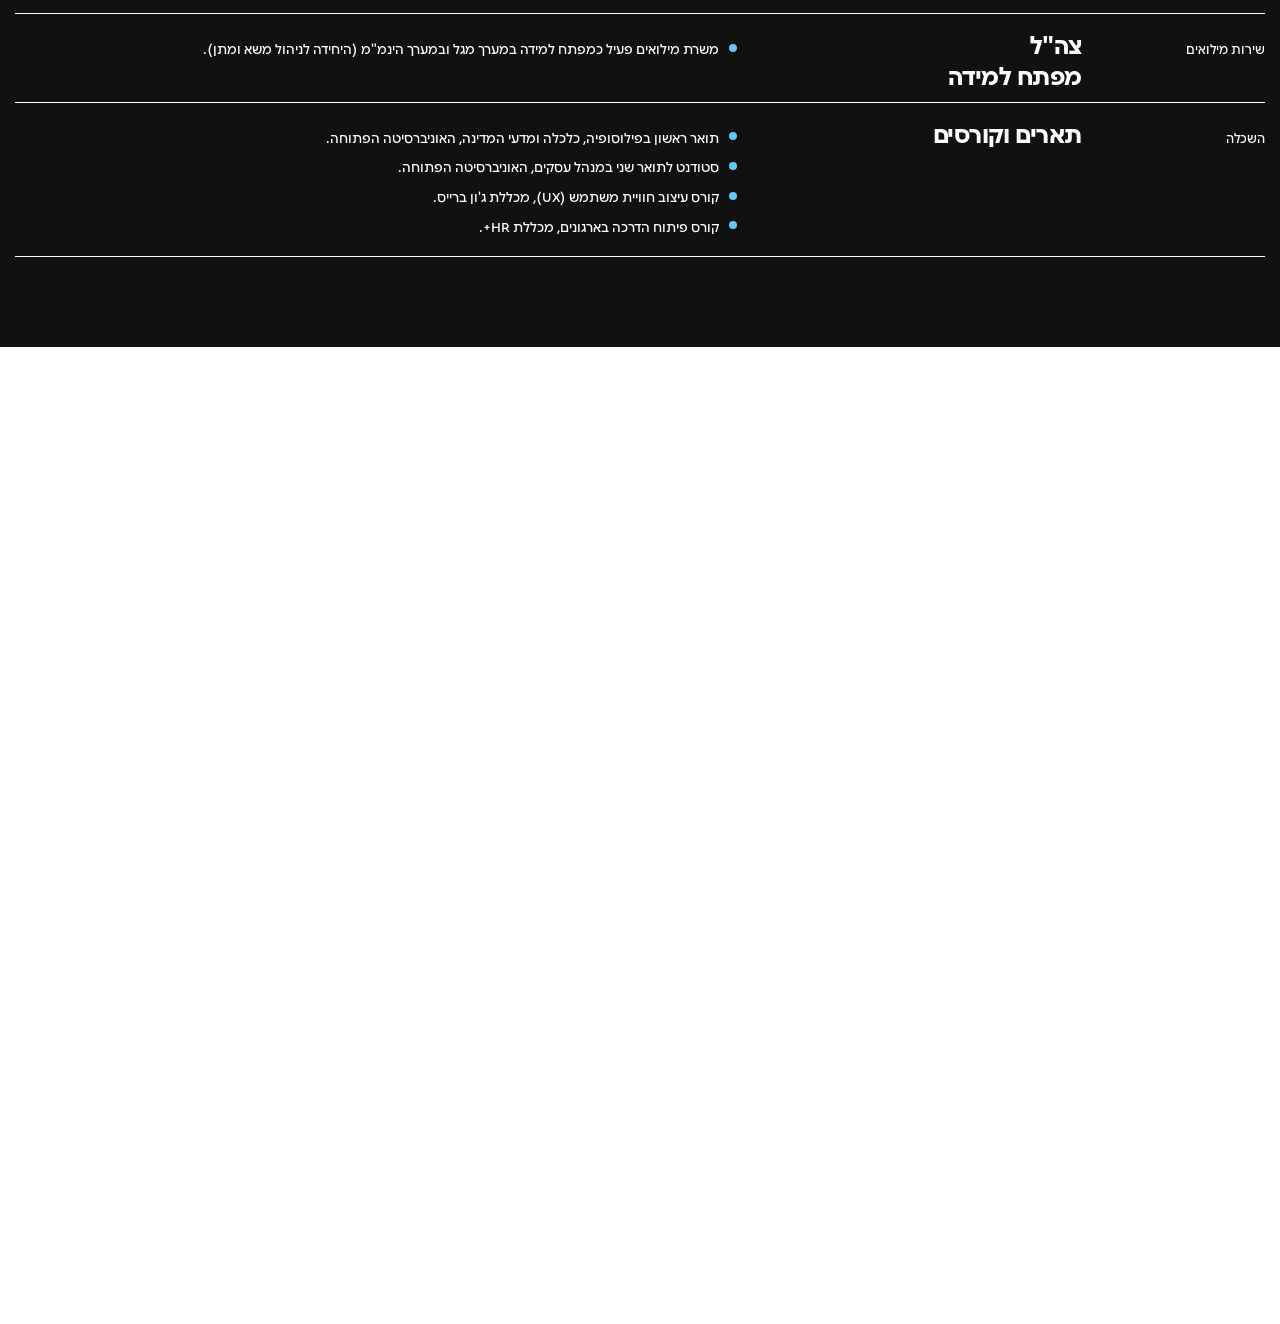
==== commit e0509409: "Add the 'כלים שלובים' workshops project and apply language edits New project card for the Ministry o" ====
--- a/about.html
+++ b/about.html
@@ -7,7 +7,7 @@
   <meta name="description" content="שחר עזר, מנהל צוות פיתוח למידה ב־Lnet.">
   <meta name="theme-color" content="#ffffff">
   <link rel="preload" href="assets/fonts/Poalim-Bold.otf" as="font" type="font/otf" crossorigin>
-  <link rel="stylesheet" href="assets/css/site.css?v=9">
+  <link rel="stylesheet" href="assets/css/site.css?v=10">
 </head>
 <body>
   <a class="skip-link" href="#main">דילוג לתוכן</a>
@@ -28,7 +28,7 @@
       </h1>
       <div class="scene__stage scene__stage--end">
         <div class="note">
-          <p>אני שחר עזר. כיום, מנהל צוות פיתוח למידה ו־AI Lead בחברת <span class="nobr" dir="ltr">Lnet-Gada</span>. כבר כמה שנים שאני מלווה ארגונים שונים בתהליכי פיתוח תוצרי למידה. פועל על פי מתודולוגיות הלמידה המוכרות, ותמיד מחפש דרך לייצר חדשנות ולשלב הומור.</p>
+          <p>אני שחר עזר. כיום, מנהל צוות פיתוח למידה ו־AI Lead בחברת <span class="nobr" dir="ltr">Lnet-Gada</span>. כבר כמה שנים שאני מלווה ארגונים שונים בתהליכי פיתוח תוצרי למידה. פועל על פי מתודולוגיות הלמידה המוכרות, ותמיד מחפש דרך ליצור חדשנות ולשלב הומור.</p>
         </div>
         <figure class="panel panel--c" data-drift style="--w:30vw; --wm:86vw; --drift:4;"><span class="panel__frame"><img src="assets/img/shahar-arms.webp" alt="איור: שחר בשילוב ידיים, והרובוט על הכתף"></span></figure>
       </div>
@@ -41,8 +41,8 @@
       <div class="scene__stage">
         <figure class="panel panel--b" data-drift style="--w:42vw; --wm:94vw; --drift:3;"><span class="panel__frame"><img src="assets/img/shahar-research.webp" alt="איור: שחר מפצח אגוז ענק מול לוח מחקר משתמשים, עם זכוכית מגדלת וקלאפר"></span></figure>
         <div class="note">
-          <p>רוב האנשים לא אוהבים ללמוד דברים שמחייבים אותם ללמוד. אם זה לא מגיע מהם, זה בעיקר מעמסה.</p>
-          <p>מנקודת המוצא המאתגרת הזאת אני יוצא לדרך: פיצוח, מחקר משתמשים, תחקור מומחי תוכן, בניית תוכנית עבודה, פיצוחי מאקרו ומיקרו, כתיבת תוכן, ועד להפקת חוויית הלמידה.</p>
+          <p>רוב האנשים לא אוהבים ללמוד דברים שהם מחויבים ללמוד. אם זה לא מגיע מהם, זה בעיקר מעמסה.</p>
+          <p>מנקודת המוצא המאתגרת הזאת אני יוצא לדרך: מחקר משתמשים, תחקור מומחי תוכן, בניית תוכנית עבודה, פיצוחי מאקרו ומיקרו, כתיבת תוכן, ועד להפקת חוויית הלמידה.</p>
         </div>
       </div>
     </section>
@@ -55,7 +55,7 @@
         <figure class="panel" data-drift style="--w:52vw; --wm:94vw; --drift:3;"><span class="panel__frame"><img src="assets/img/shahar-bump.webp" alt="איור: שחר והרובוט נותנים אגרוף"></span></figure>
       </div>
       <div class="note" style="margin: 2vw auto 0;">
-        <p>מבצע מחקר מתמיד בעולמות הבינה המלאכותית. מוביל וובינרים וסדנאות AI, ובין היתר מנהל את הקהילות "כלים שלובים" ו־Level Up של <span class="nobr" dir="ltr">Lnet-Gada</span>.</p>
+        <p>מבצע מחקר מתמשך בעולמות הבינה המלאכותית. מוביל וובינרים וסדנאות AI, ובין היתר מנהל את הקהילות "כלים שלובים" ו־Level Up של <span class="nobr" dir="ltr">Lnet-Gada</span>.</p>
         <p>משתמש בכלי בינה מלאכותית (Claude, GPT ושאר החברים) כדי ליצור מגוון של תוצרים, כמו סרטוני למידה, משחקונים ולומדות, ותמיד משתדל לעמוד בקצב השינוי.</p>
       </div>
     </section>
@@ -76,9 +76,9 @@
       <ol class="timeline" data-reveal>
         <li><span>מרץ 2023 עד היום</span><b><span class="nobr" dir="ltr">Lnet</span><br>מנהל צוות פיתוח למידה ו־AI Lead</b>
           <ul>
-            <li>מוביל צוות של שש מפתחות למידה בעלות ניסיון מגוון. במסגרת התפקיד אחראי על בנייה והוצאה לפועל של תוכנית עבודה שנתית, קידום ההתפתחות המקצועית של הצוות ותחום הלמידה הדיגיטלית.</li>
+            <li>מוביל צוות של שש מפתחות למידה בעלות ניסיון מגוון. במסגרת התפקיד אחראי על בנייה והוצאה לפועל של תוכנית עבודה שנתית, קידום ההתפתחות המקצועית של הצוות וקידום תחום הלמידה הדיגיטלית.</li>
             <li>אחראי על מחקר, פיתוח והטמעה של כלי בינה מלאכותית בחברה ולארגונים נוספים.</li>
-            <li>פיתוח מקצועי לצוות והטמעת תהליכי עבודה אחידים ברמת החברה, שהובילה לסטנדרטיזציה של תהליכי העבודה ולשיפור שביעות הרצון של הלקוחות.</li>
+            <li>פיתוח מקצועי לצוות והטמעת תהליכי עבודה אחידים ברמת החברה, שהובילו לסטנדרטיזציה של תהליכי העבודה ולשיפור שביעות הרצון של הלקוחות.</li>
             <li>פיתוח מערך הדרכות לארגונים מובילים בנושאי בינה מלאכותית, כולל אפיון ממוקד לצורכי הארגון, הפקת עזרי הלמידה וההדרכות, הפצת הקמפיין ומדידת ביצועים.</li>
             <li>הובלת קהילה לומדת ברשתות החברתיות בשמה של החברה, פיתוח ויצירת פתרונות למידה מבוססי AI לארגונים מובילים (לומדות והפקות סרטונים), וייצוג החברה בכנסים ובוובינרים בארץ ובחו"ל.</li>
           </ul>
@@ -87,13 +87,13 @@
           <ul>
             <li>כתיבה ופיתוח של פתרונות למידה דיגיטליים למגוון רחב של חברות וארגונים: קורסים דיגיטליים, לומדות אינטראקטיביות, תסריטים לסרטוני הדרכה ומשחקי הדרכה.</li>
             <li>עבודה מול חברות וארגונים עסקיים מגוונים על לומדות, הדרכות פרונטליות, הדרכות טכניות וסרטוני הדרכה ושיווק במגוון רחב של נושאים.</li>
-            <li>אפיון, כתיבת התוכן ופיתוח של פלטפורמות אונבורדינג למנהלים חדשים וללקוחות חדשים.</li>
+            <li>אפיון, כתיבת תוכן ופיתוח של פלטפורמות אונבורדינג למנהלים חדשים וללקוחות חדשים.</li>
             <li>פיצוח ופיתוח של קורסים ללקוחות מוסדיים, כמו משרד החינוך, משרד העלייה והקליטה ומשטרת ישראל.</li>
           </ul>
         </li>
         <li><span>שירות מילואים</span><b>צה"ל<br>מפתח למידה</b>
           <ul>
-            <li>משרת מילואים פעיל כמפתח למידה ביחידת מערך מגל ומערך הינמ"מ (היחידה לניהול משא ומתן).</li>
+            <li>משרת מילואים פעיל כמפתח למידה במערך מגל ובמערך הינמ"מ (היחידה לניהול משא ומתן).</li>
           </ul>
         </li>
         <li><span>השכלה</span><b>תארים וקורסים</b>
@@ -123,7 +123,7 @@
 
 
 
-  <script src="assets/js/config.js?v=9"></script>
-  <script src="assets/js/site.js?v=9"></script>
+  <script src="assets/js/config.js?v=10"></script>
+  <script src="assets/js/site.js?v=10"></script>
 </body>
 </html>
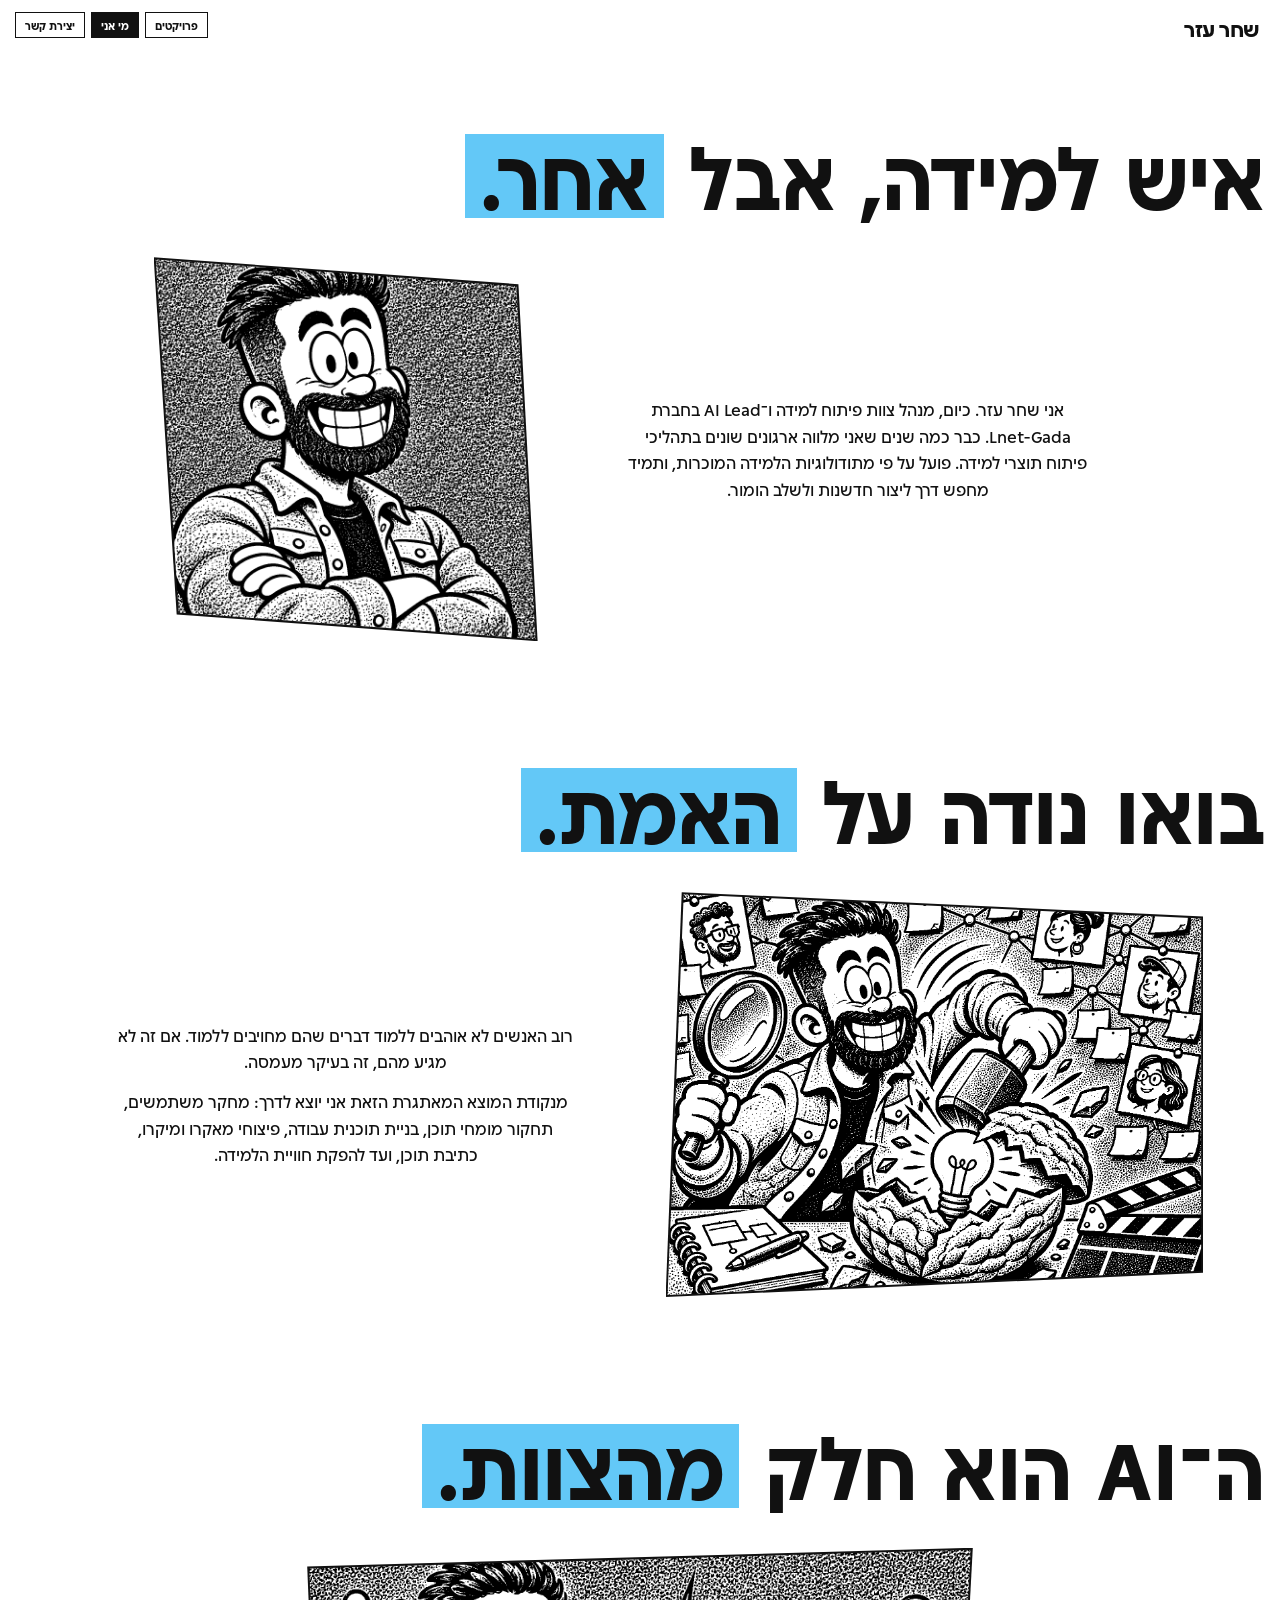
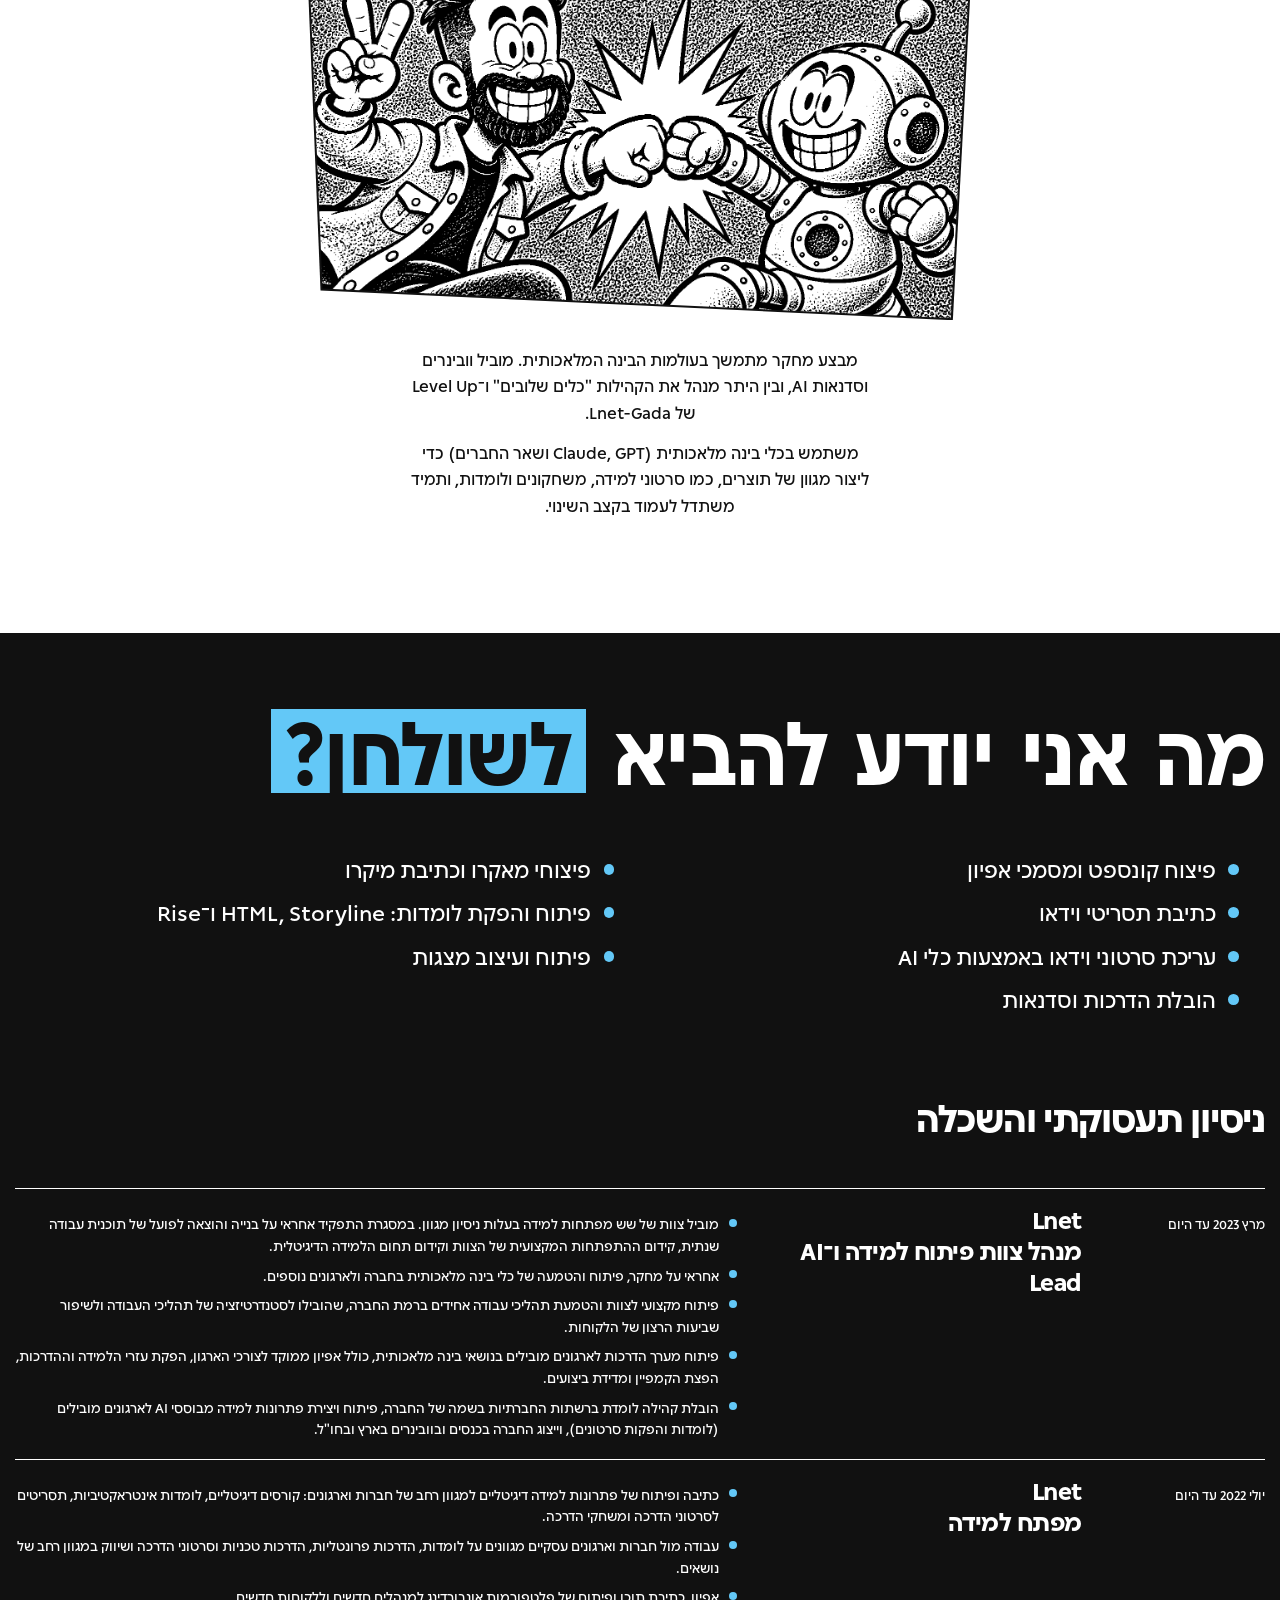
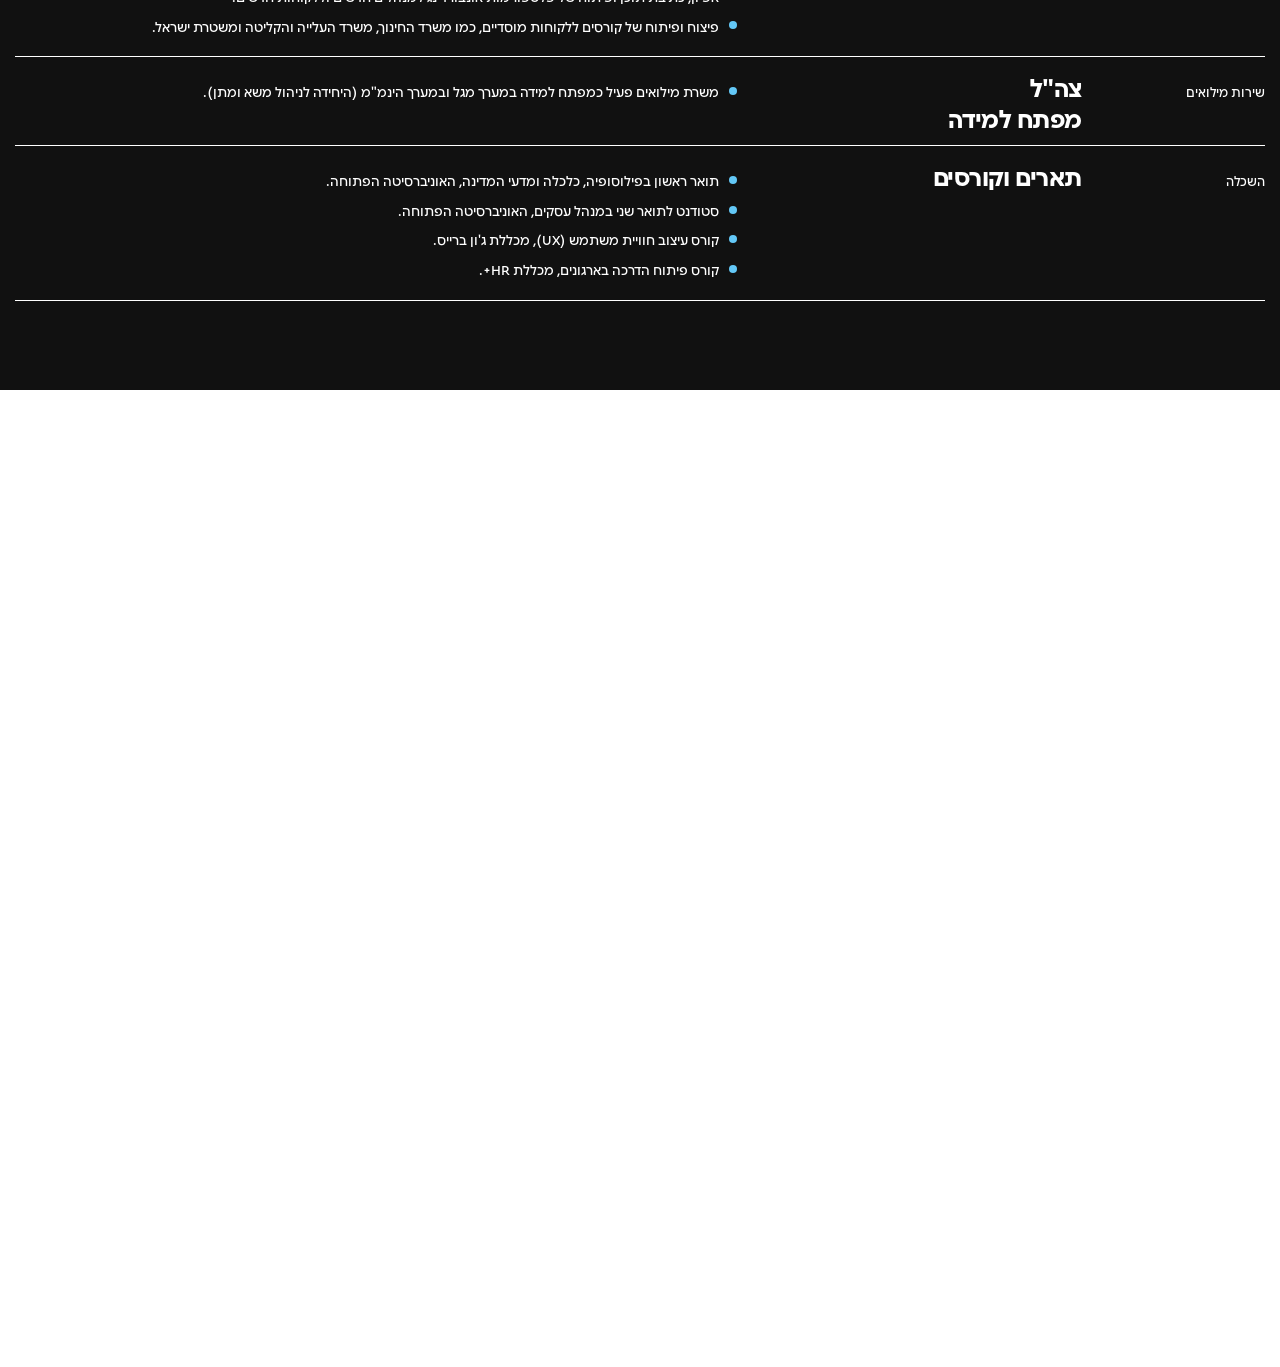
==== commit 9f08619d: "Skills: video scripts, macro cracking and micro writing Co-Authored-By: Claude Opus 5.5 <noreply@ant" ====
--- a/about.html
+++ b/about.html
@@ -66,7 +66,8 @@
       </h2>
       <ul class="cols" data-reveal>
         <li>פיצוח קונספט ומסמכי אפיון</li>
-        <li>כתיבת תסריטים</li>
+        <li>פיצוחי מאקרו וכתיבת מיקרו</li>
+        <li>כתיבת תסריטי וידאו</li>
         <li>פיתוח והפקת לומדות: HTML, Storyline ו־Rise</li>
         <li>עריכת סרטוני וידאו באמצעות כלי AI</li>
         <li>פיתוח ועיצוב מצגות</li>
